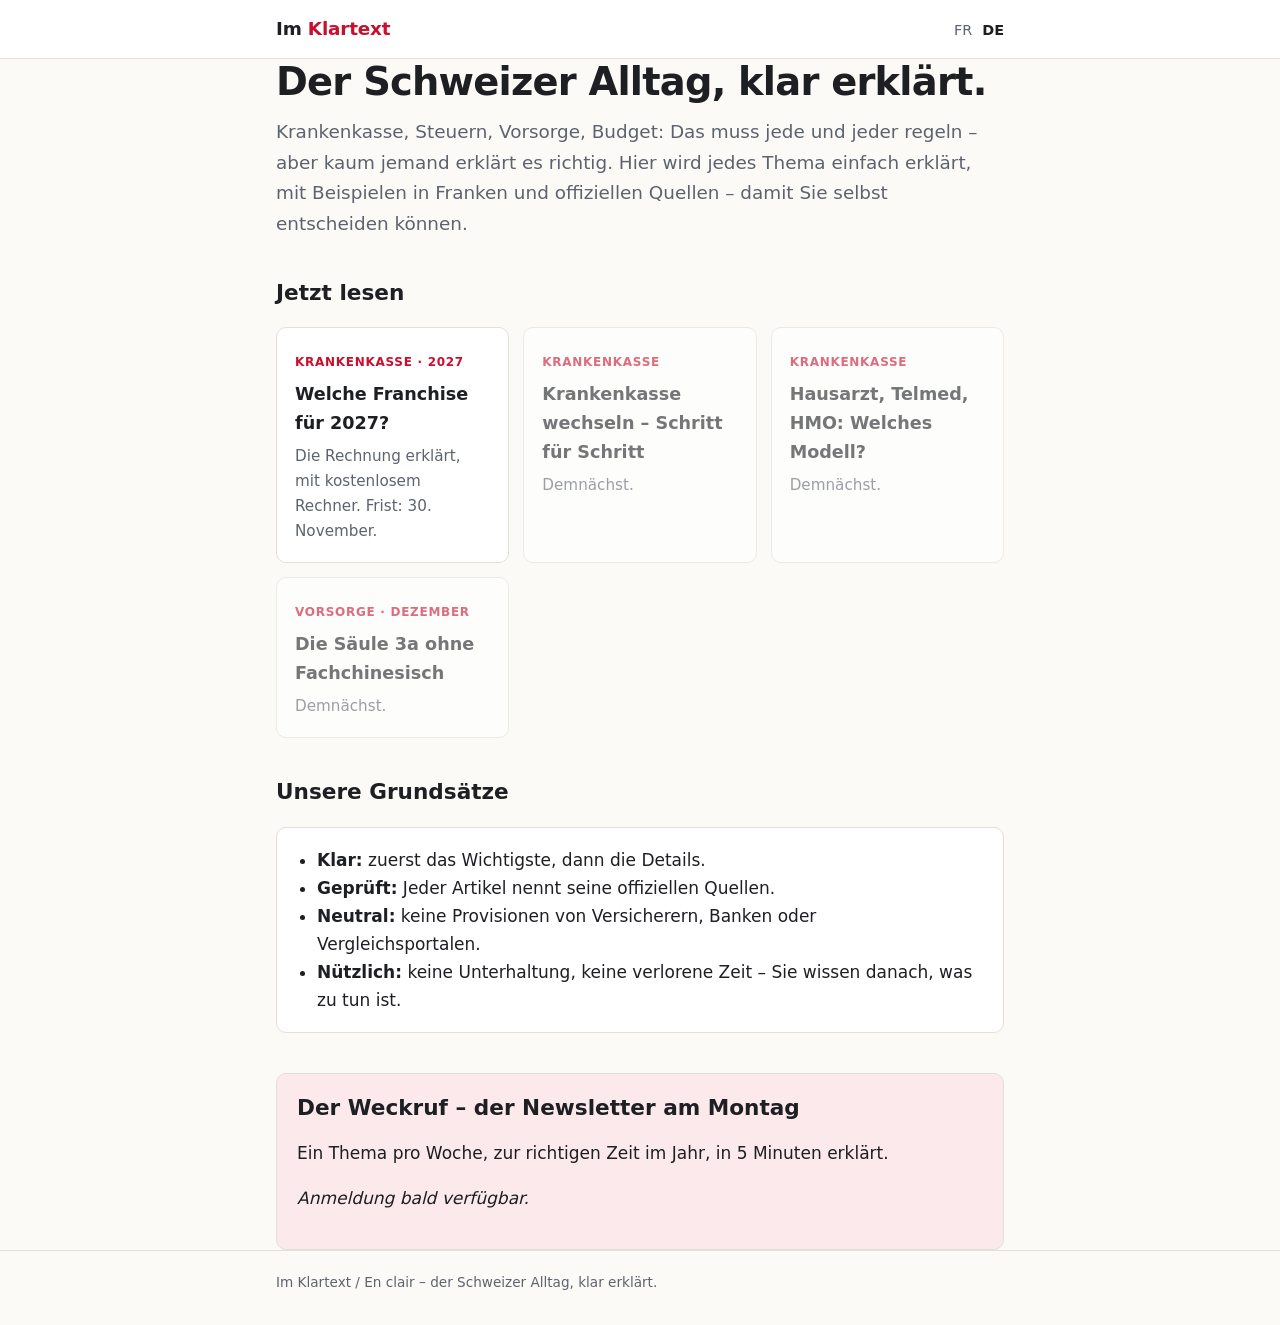
==== de/index.html @ 3ea3e208 "Add files via upload" ====
<!doctype html>
<html lang="de-CH">
<head>
<meta charset="utf-8">
<meta name="viewport" content="width=device-width, initial-scale=1">
<title>Im Klartext – der Schweizer Alltag, klar erklärt</title>
<meta name="description" content="Krankenkasse, Steuern, 3. Säule, Budget: klare, neutrale Erklärungen mit offiziellen Quellen – damit Sie selbst entscheiden können.">
<link rel="stylesheet" href="../assets/style.css">
</head>
<body>
<header class="site">
  <div class="wrap">
    <a class="logo" href="index.html">Im <span>Klartext</span></a>
    <nav class="lang"><a href="../index.html" hreflang="fr">FR</a><a href="index.html" aria-current="true" hreflang="de">DE</a></nav>
  </div>
</header>

<main class="wrap">
  <h1>Der Schweizer Alltag, klar erklärt.</h1>
  <p class="lead">Krankenkasse, Steuern, Vorsorge, Budget: Das muss jede und jeder regeln – aber kaum jemand erklärt es richtig. Hier wird jedes Thema einfach erklärt, mit Beispielen in Franken und offiziellen Quellen – damit Sie selbst entscheiden können.</p>

  <h2>Jetzt lesen</h2>
  <div class="cards">
    <a class="card" href="franchise-2027.html">
      <span class="tag">Krankenkasse · 2027</span>
      <h3>Welche Franchise für 2027?</h3>
      <p>Die Rechnung erklärt, mit kostenlosem Rechner. Frist: 30. November.</p>
    </a>
    <div class="card soon">
      <span class="tag">Krankenkasse</span>
      <h3>Krankenkasse wechseln – Schritt für Schritt</h3>
      <p>Demnächst.</p>
    </div>
    <div class="card soon">
      <span class="tag">Krankenkasse</span>
      <h3>Hausarzt, Telmed, HMO: Welches Modell?</h3>
      <p>Demnächst.</p>
    </div>
    <div class="card soon">
      <span class="tag">Vorsorge · Dezember</span>
      <h3>Die Säule 3a ohne Fachchinesisch</h3>
      <p>Demnächst.</p>
    </div>
  </div>

  <h2>Unsere Grundsätze</h2>
  <div class="box">
    <ul>
      <li><strong>Klar:</strong> zuerst das Wichtigste, dann die Details.</li>
      <li><strong>Geprüft:</strong> Jeder Artikel nennt seine offiziellen Quellen.</li>
      <li><strong>Neutral:</strong> keine Provisionen von Versicherern, Banken oder Vergleichsportalen.</li>
      <li><strong>Nützlich:</strong> keine Unterhaltung, keine verlorene Zeit – Sie wissen danach, was zu tun ist.</li>
    </ul>
  </div>

  <section class="newsletter">
    <h2>Der Weckruf – der Newsletter am Montag</h2>
    <p>Ein Thema pro Woche, zur richtigen Zeit im Jahr, in 5 Minuten erklärt.</p>
    <p><em>Anmeldung bald verfügbar.</em></p>
  </section>
</main>

<footer class="site"><div class="wrap">Im Klartext / En clair – der Schweizer Alltag, klar erklärt.</div></footer>
</body>
</html>
---- assets/style.css ----
:root {
  --bg: #fbfaf7;
  --surface: #ffffff;
  --text: #1d1f23;
  --muted: #5d636e;
  --border: #e3e0d8;
  --accent: #c8102e;      /* rouge suisse */
  --accent-soft: #fbe9ec;
  --ok: #1f7a4d;
  --ok-soft: #e5f4ec;
  --radius: 10px;
  --max: 760px;
  color-scheme: light;
}
@media (prefers-color-scheme: dark) {
  :root:not([data-theme="light"]) {
    --bg: #15171b; --surface: #1d2026; --text: #ececec; --muted: #a2a8b3;
    --border: #2e323a; --accent: #ff5a6e; --accent-soft: #3a1f25;
    --ok: #5fd39a; --ok-soft: #1c3329; color-scheme: dark;
  }
}
:root[data-theme="dark"] {
  --bg: #15171b; --surface: #1d2026; --text: #ececec; --muted: #a2a8b3;
  --border: #2e323a; --accent: #ff5a6e; --accent-soft: #3a1f25;
  --ok: #5fd39a; --ok-soft: #1c3329; color-scheme: dark;
}

* { box-sizing: border-box; }
html { -webkit-text-size-adjust: 100%; }
body {
  margin: 0; background: var(--bg); color: var(--text);
  font: 17px/1.65 system-ui, -apple-system, "Segoe UI", Roboto, sans-serif;
}
a { color: var(--accent); }
.wrap { max-width: var(--max); margin: 0 auto; padding: 0 16px; }

header.site { border-bottom: 1px solid var(--border); background: var(--surface); }
header.site .wrap { display: flex; align-items: center; justify-content: space-between; gap: 12px; padding-top: 14px; padding-bottom: 14px; }
.logo { font-weight: 800; font-size: 1.15rem; text-decoration: none; color: var(--text); letter-spacing: -0.01em; }
.logo span { color: var(--accent); }
.lang a { color: var(--muted); text-decoration: none; font-size: .9rem; margin-left: 10px; }
.lang a[aria-current] { color: var(--text); font-weight: 700; }

main { padding: 32px 0 48px; }
h1 { font-size: clamp(1.7rem, 4.5vw, 2.4rem); line-height: 1.2; letter-spacing: -0.02em; margin: 0 0 12px; }
h2 { font-size: 1.35rem; margin: 40px 0 10px; line-height: 1.3; }
h3 { font-size: 1.1rem; margin: 24px 0 6px; }
.lead { font-size: 1.15rem; color: var(--muted); margin: 0 0 24px; }
.meta { font-size: .85rem; color: var(--muted); margin-bottom: 24px; }

.box { background: var(--surface); border: 1px solid var(--border); border-radius: var(--radius); padding: 18px 20px; margin: 20px 0; }
.box.key { border-left: 4px solid var(--accent); }
.box.key h2 { margin-top: 0; font-size: 1.1rem; }
.box ul { margin: 0; padding-left: 20px; }

table { width: 100%; border-collapse: collapse; font-size: .95rem; }
th, td { text-align: left; padding: 8px 10px; border-bottom: 1px solid var(--border); }
th { color: var(--muted); font-weight: 600; font-size: .85rem; }
td.num, th.num { text-align: right; font-variant-numeric: tabular-nums; }
.table-scroll { overflow-x: auto; }

.cards { display: grid; gap: 14px; grid-template-columns: repeat(auto-fit, minmax(220px, 1fr)); margin: 20px 0; }
.card { display: block; background: var(--surface); border: 1px solid var(--border); border-radius: var(--radius); padding: 18px; text-decoration: none; color: var(--text); }
.card:hover { border-color: var(--accent); }
.card .tag { font-size: .75rem; text-transform: uppercase; letter-spacing: .06em; color: var(--accent); font-weight: 700; }
.card h3 { margin: 6px 0; }
.card p { margin: 0; color: var(--muted); font-size: .95rem; }
.card.soon { opacity: .6; pointer-events: none; }

/* Calculateur */
.calc label { display: block; font-weight: 600; margin: 14px 0 6px; }
.calc input[type=number] { width: 100%; padding: 10px 12px; font-size: 1rem; border: 1px solid var(--border); border-radius: 8px; background: var(--bg); color: var(--text); }
.calc input[type=range] { width: 100%; accent-color: var(--accent); }
.calc .row { display: flex; gap: 12px; flex-wrap: wrap; }
.calc .row > div { flex: 1 1 160px; }
.calc .hint { font-size: .85rem; color: var(--muted); margin: 4px 0 0; }
.calc fieldset { border: 0; padding: 0; margin: 14px 0 0; }
.calc .radio { font-weight: 400; display: flex; gap: 8px; align-items: flex-start; margin: 6px 0; }
.premiums { display: none; grid-template-columns: repeat(auto-fit, minmax(110px, 1fr)); gap: 10px; }
.premiums.show { display: grid; }
.premiums label { font-weight: 400; font-size: .9rem; margin: 0 0 4px; }
tr.best td { background: var(--ok-soft); font-weight: 700; }
tr.best td:first-child::after { content: " ✓"; color: var(--ok); }
.result { font-size: 1.05rem; margin: 16px 0 0; }
.bar { height: 8px; background: var(--accent); border-radius: 4px; opacity: .75; }
tr.best .bar { background: var(--ok); opacity: 1; }
td.num { white-space: nowrap; }
@media (max-width: 560px) {
  .calc table { font-size: .85rem; }
  .calc th, .calc td { padding: 8px 5px; }
  .calc td:last-child, .calc th:last-child { display: none; }
}

.newsletter { background: var(--accent-soft); border: 1px solid var(--border); border-radius: var(--radius); padding: 20px; margin: 40px 0 0; }
.newsletter h2 { margin-top: 0; }

.sources { font-size: .9rem; color: var(--muted); }
.sources li { margin: 4px 0; word-break: break-word; }
.disclaimer { font-size: .85rem; color: var(--muted); border-top: 1px solid var(--border); padding-top: 14px; margin-top: 32px; }

footer.site { border-top: 1px solid var(--border); color: var(--muted); font-size: .85rem; padding: 20px 0 32px; }
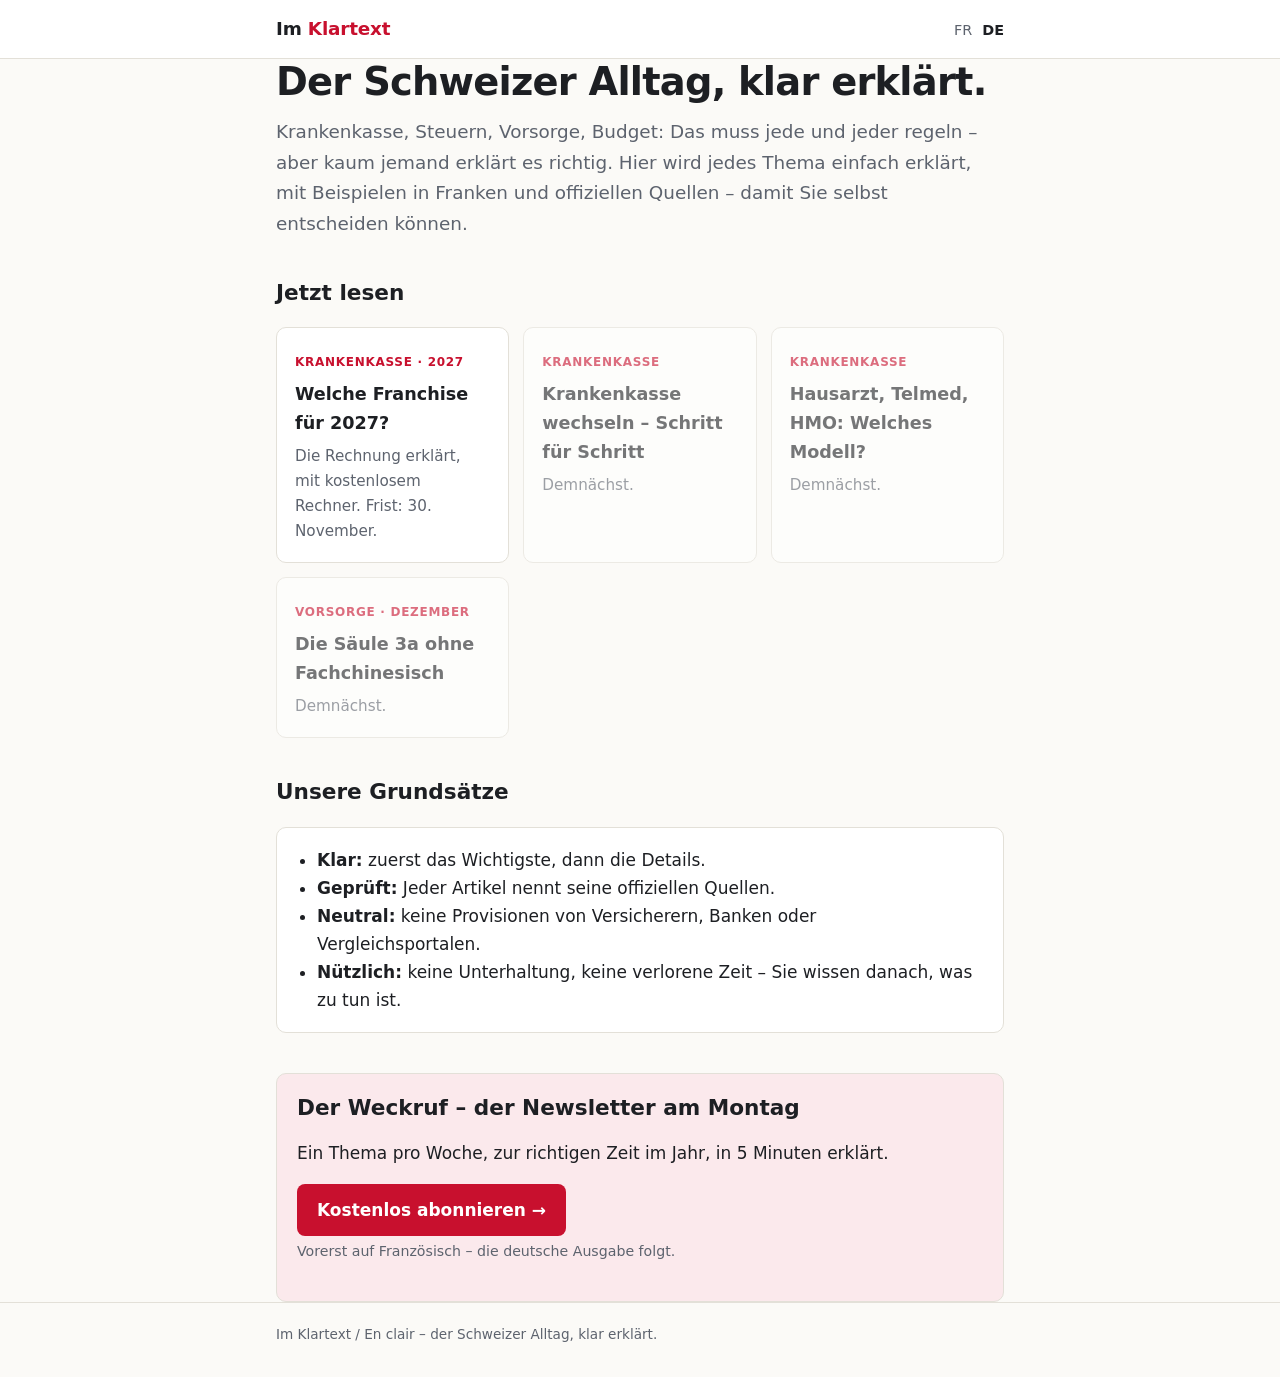
==== commit 5a33d326: "Add files via upload" ====
--- a/de/index.html
+++ b/de/index.html
@@ -56,7 +56,7 @@
   <section class="newsletter">
     <h2>Der Weckruf – der Newsletter am Montag</h2>
     <p>Ein Thema pro Woche, zur richtigen Zeit im Jahr, in 5 Minuten erklärt.</p>
-    <p><em>Anmeldung bald verfügbar.</em></p>
+    <p><a class="btn" href="https://enclair-ch.beehiiv.com/subscribe" rel="noopener">Kostenlos abonnieren →</a><br><small>Vorerst auf Französisch – die deutsche Ausgabe folgt.</small></p>
   </section>
 </main>
 
--- a/assets/style.css
+++ b/assets/style.css
@@ -93,6 +93,9 @@
 
 .newsletter { background: var(--accent-soft); border: 1px solid var(--border); border-radius: var(--radius); padding: 20px; margin: 40px 0 0; }
 .newsletter h2 { margin-top: 0; }
+.btn { display: inline-block; background: var(--accent); color: #fff; font-weight: 700; text-decoration: none; padding: 12px 20px; border-radius: 8px; }
+.btn:hover { filter: brightness(1.08); }
+.newsletter small { color: var(--muted); }
 
 .sources { font-size: .9rem; color: var(--muted); }
 .sources li { margin: 4px 0; word-break: break-word; }
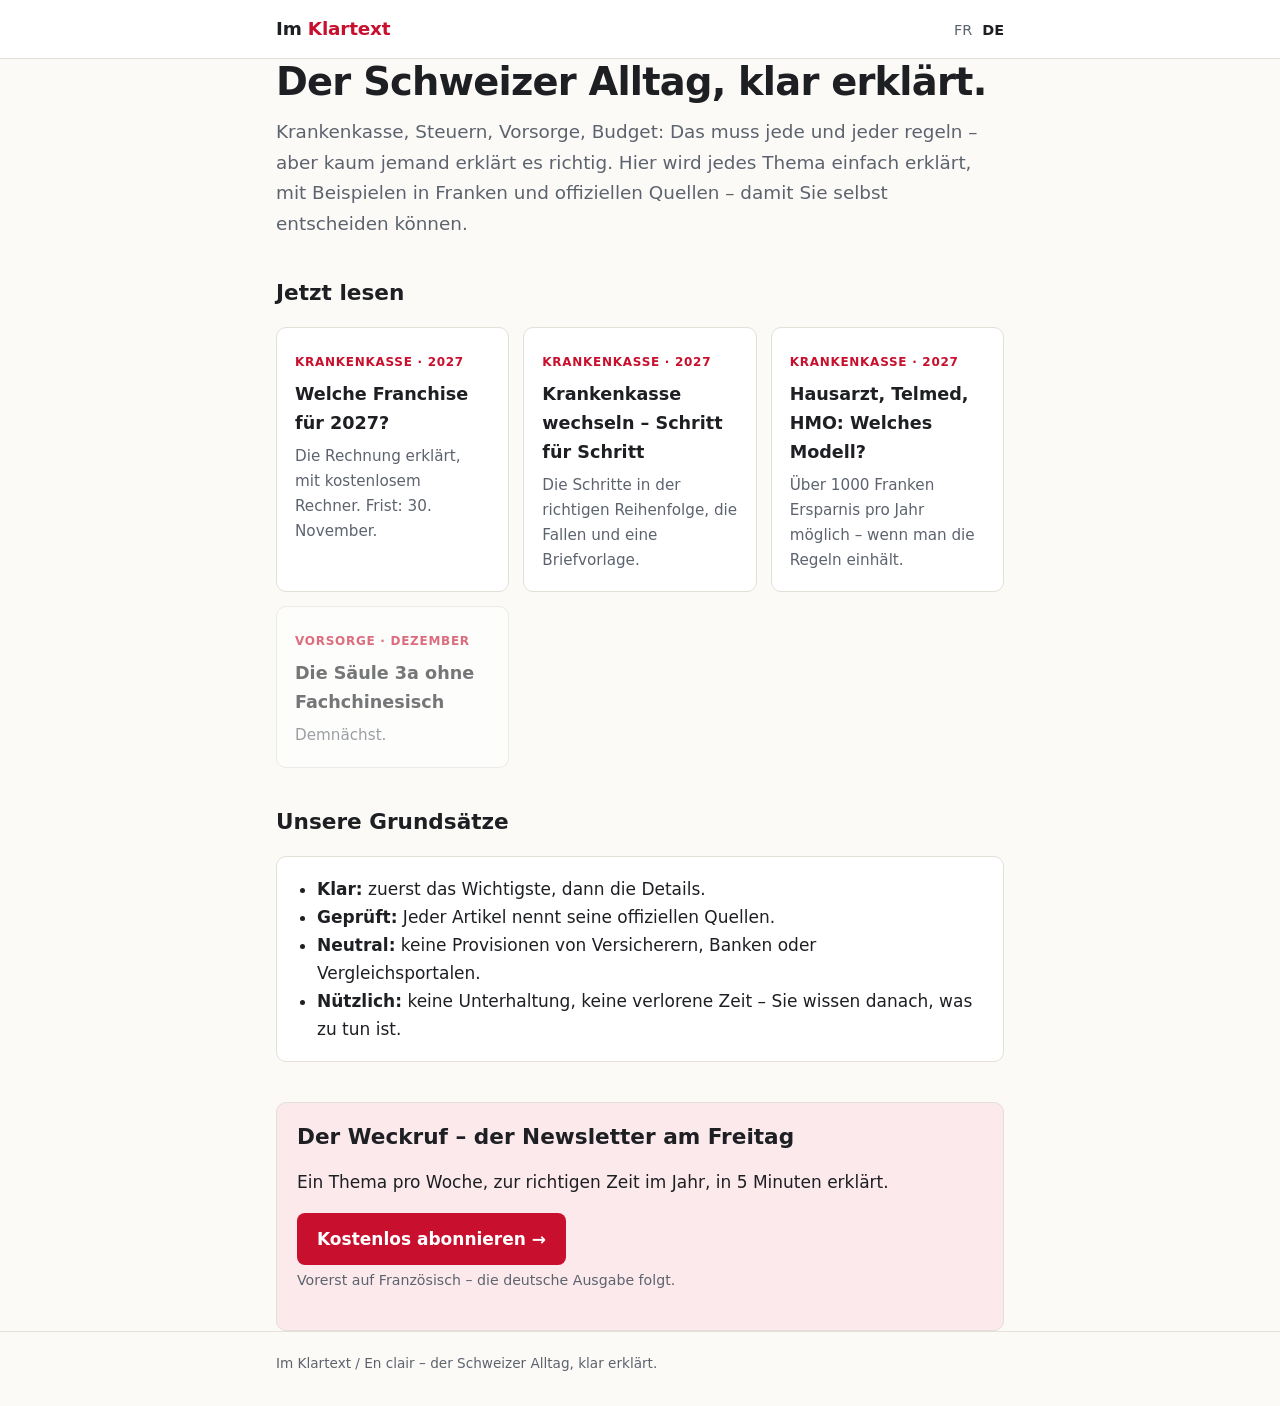
==== commit 0c5177a0: "Add files via upload" ====
--- a/de/index.html
+++ b/de/index.html
@@ -26,16 +26,16 @@
       <h3>Welche Franchise für 2027?</h3>
       <p>Die Rechnung erklärt, mit kostenlosem Rechner. Frist: 30. November.</p>
     </a>
-    <div class="card soon">
-      <span class="tag">Krankenkasse</span>
+    <a class="card" href="kassenwechsel-2027.html">
+      <span class="tag">Krankenkasse · 2027</span>
       <h3>Krankenkasse wechseln – Schritt für Schritt</h3>
-      <p>Demnächst.</p>
-    </div>
-    <div class="card soon">
-      <span class="tag">Krankenkasse</span>
+      <p>Die Schritte in der richtigen Reihenfolge, die Fallen und eine Briefvorlage.</p>
+    </a>
+    <a class="card" href="versicherungsmodelle-2027.html">
+      <span class="tag">Krankenkasse · 2027</span>
       <h3>Hausarzt, Telmed, HMO: Welches Modell?</h3>
-      <p>Demnächst.</p>
-    </div>
+      <p>Über 1000 Franken Ersparnis pro Jahr möglich – wenn man die Regeln einhält.</p>
+    </a>
     <div class="card soon">
       <span class="tag">Vorsorge · Dezember</span>
       <h3>Die Säule 3a ohne Fachchinesisch</h3>
@@ -54,7 +54,7 @@
   </div>
 
   <section class="newsletter">
-    <h2>Der Weckruf – der Newsletter am Montag</h2>
+    <h2>Der Weckruf – der Newsletter am Freitag</h2>
     <p>Ein Thema pro Woche, zur richtigen Zeit im Jahr, in 5 Minuten erklärt.</p>
     <p><a class="btn" href="https://enclair-ch.beehiiv.com/subscribe" rel="noopener">Kostenlos abonnieren →</a><br><small>Vorerst auf Französisch – die deutsche Ausgabe folgt.</small></p>
   </section>
